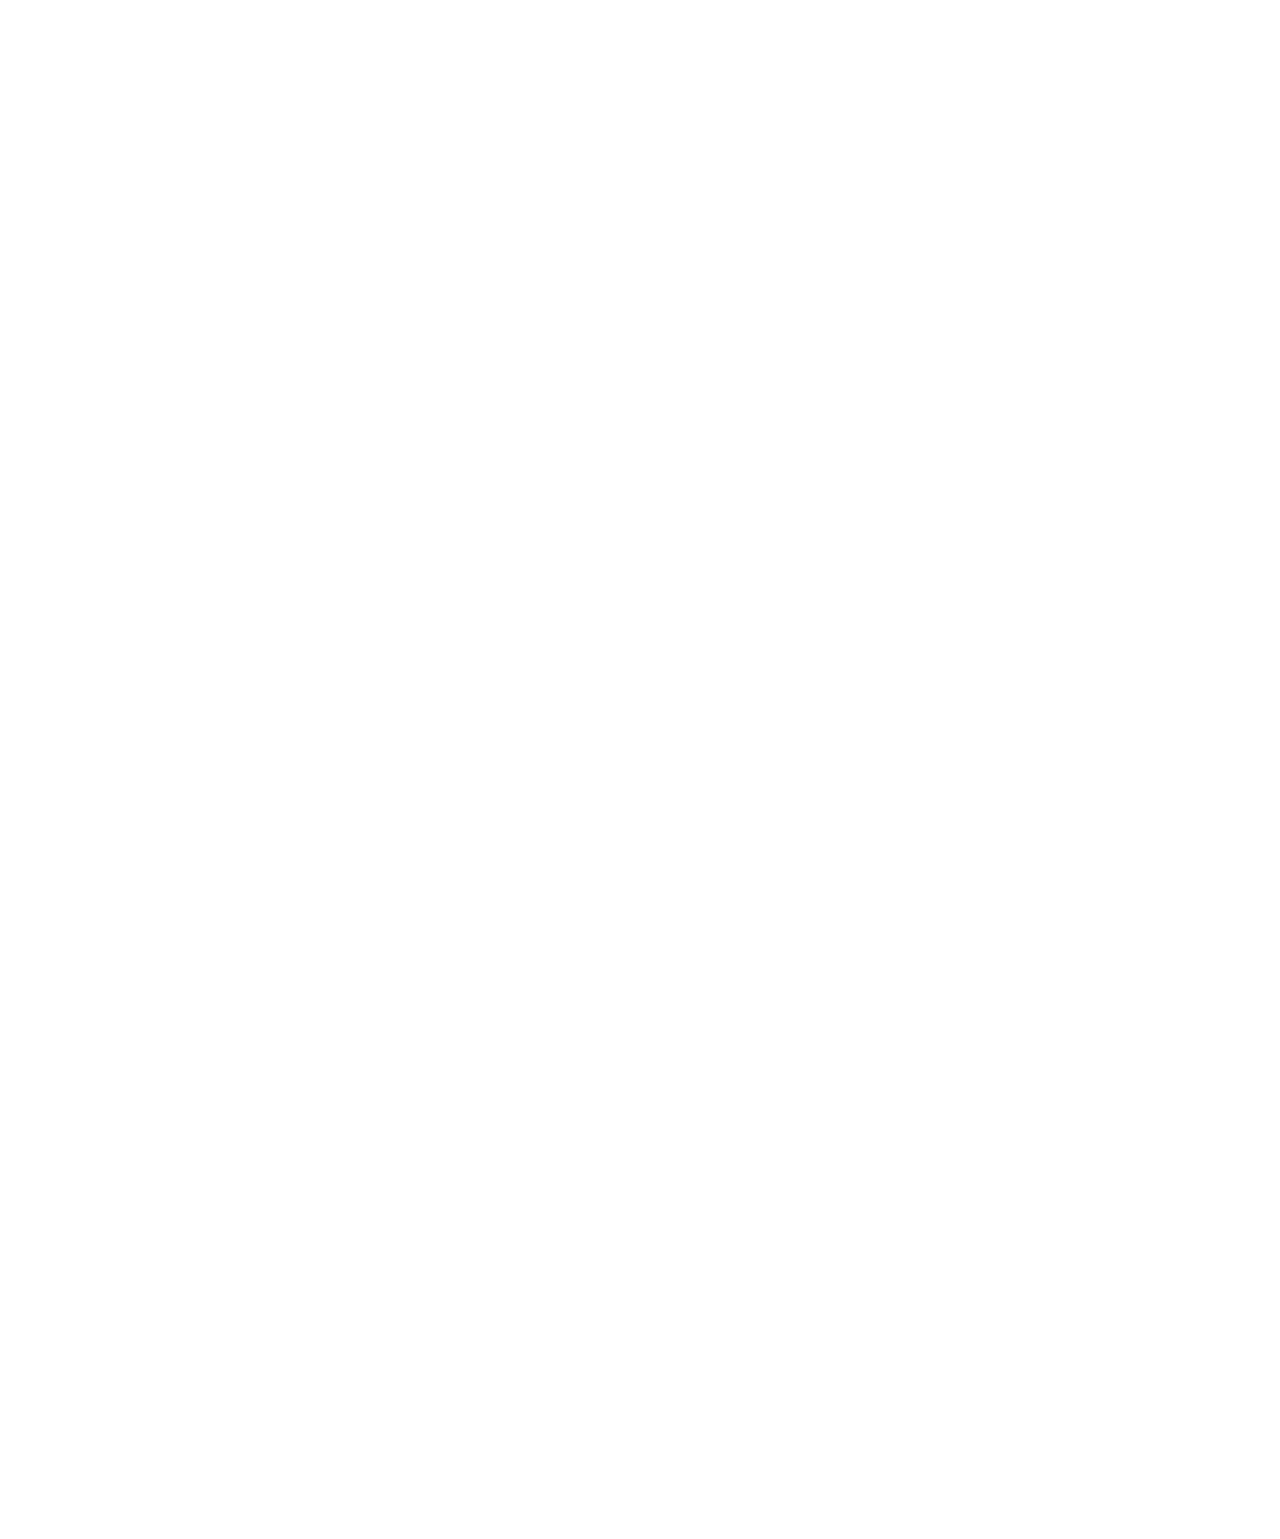
==== blog.html @ 4a4f5020 "Done" ====
<!DOCTYPE html>
<html lang="en">
<head>
	<meta charset="UTF-8">
	<title>Document</title>
	<link rel="stylesheet" href="/css/reset.css">
	<link rel="stylesheet" href="/css/bootstrap.min.css" integrity="sha384-MCw98/SFnGE8fJT3GXwEOngsV7Zt27NXFoaoApmYm81iuXoPkFOJwJ8ERdknLPMO"
	    crossorigin="anonymous">
	<!-- <link rel="stylesheet" href="/css/animate.css"> -->
	<link rel="stylesheet" href="/css/main.css">
	<link rel="stylesheet" href="/css/animsition.min.css">
</head>
<body class="animsition">
	<header class="header">
		<div class="container">
			<div class="row header__row">
				<a href="/" class="header__logo-link">
					<img src="/img/h-logo.png" alt="" class="header__logo">
				</a>
				<div class="menu__button">
					<span></span>
					<span></span>
					<span></span>
				</div>
				<div class="menu-block">
					<ul class="menu__leng">
						<li class="menu__leng-item">
							<a href="">UA</a>
						</li>
						<li class="menu__leng-item">
							<a href="">ENG</a>
						</li>
					</ul>
					<ul class="menu__main">
						<li class="menu__main-item">
							<a href="/" class="menu__main-item_link animsition-link">головна</a>
						</li>
						<li class="menu__main-item">
							<a href="/blog.html" class="menu__main-item_link animsition-link" data-animsition-out-class="fade-out">про нас</a>
						</li>
						<li class="menu__main-item">
							<a href="/post.html" class="menu__main-item_link animsition-link" data-animsition-out-class="fade-out">послуги</a>
						</li>
						<li class="menu__main-item">
							<a href="/" class="menu__main-item_link">відгуки</a>
						</li>
						<li class="menu__main-item">
							<a href="/" class="menu__main-item_link">контакти</a>
						</li>
					</ul>
				</div>
			</div>
		</div>
		<div class="menu-overlay"></div>
	</header>
    <main>
        <div class="container">
            <div class="row">
                <ul class="blog-list">
                    <li class="blog-item">
                        <a href="" class="blog__img">
                            <img src="https://picsum.photos/500/315/?random" alt="">
                        </a>
                        <div class="blog__block">
                            <a href="" class="blog__heading">
                                <h3>Sed ut perspiciatis, unde omnis iste natus   Sed ut perspiciati</h3>
                            </a>
                            <p class="blog__text">Sed ut perspiciatis, unde omnis iste natus error sit voluptatem accusantium doloremque laudantium, totam rem aperiam eaque ipsa, quae ab illo inventore veritatis et quasi architecto beatae vitae dicta sunt, explicabo. Nemo enim ipsam voluptatem, quia voluptas sit, aspernatur aut que laudantium, totam rem aperiam eaque ipsa, quae ab illo inventore veritatis et quasi architecto beatae vitae dicta sunt, explicabo. Nemo enim ipsam voluptatem,odit aut fugit, sed luptas sit, aspernatur aut que laudantium, totam rem aperiam architecto beatae vitae dicta <span class="more">...</span> </p>
                        </div>
                    </li>
                    <li class="blog-item">
                        <a href="" class="blog__img">
                            <img src="https://picsum.photos/500/315/?random" alt="">
                        </a>
                        <div class="blog__block">
                            <a href="" class="blog__heading">
                                <h3>Sed ut perspiciatis, unde omnis iste natus   Sed ut perspiciati</h3>
                            </a>
                            <p class="blog__text">Sed ut perspiciatis, unde omnis iste natus error sit voluptatem accusantium doloremque laudantium, totam rem aperiam eaque ipsa, quae ab illo inventore veritatis et quasi architecto beatae vitae dicta sunt, explicabo. Nemo enim ipsam voluptatem, quia voluptas sit, aspernatur aut que laudantium, totam rem aperiam eaque ipsa, quae ab illo inventore veritatis et quasi architecto beatae vitae dicta sunt, explicabo. Nemo enim ipsam voluptatem,odit aut fugit, sed luptas sit, aspernatur aut que laudantium, totam rem aperiam architecto beatae vitae dicta <span class="more">...</span> </p>
                        </div>
                    </li>
                    <li class="blog-item">
                        <a href="" class="blog__img">
                            <img src="https://picsum.photos/500/315/?random" alt="">
                        </a>
                        <div class="blog__block">
                            <a href="" class="blog__heading">
                                <h3>Sed ut perspiciatis, unde omnis iste natus   Sed ut perspiciati</h3>
                            </a>
                            <p class="blog__text">Sed ut perspiciatis, unde omnis iste natus error sit voluptatem accusantium doloremque laudantium, totam rem aperiam eaque ipsa, quae ab illo inventore veritatis et quasi architecto beatae vitae dicta sunt, explicabo. Nemo enim ipsam voluptatem, quia voluptas sit, aspernatur aut que laudantium, totam rem aperiam eaque ipsa, quae ab illo inventore veritatis et quasi architecto beatae vitae dicta sunt, explicabo. Nemo enim ipsam voluptatem,odit aut fugit, sed luptas sit, aspernatur aut que laudantium, totam rem aperiam architecto beatae vitae dicta <span class="more">...</span> </p>
                        </div>
                    </li>
                </ul>
            </div>
        </div>
    </main>


	
	<script src="https://code.jquery.com/jquery-3.3.1.slim.min.js" integrity="sha256-3edrmyuQ0w65f8gfBsqowzjJe2iM6n0nKciPUp8y+7E=" crossorigin="anonymous"></script>
	<script src="/js/animsition.min.js"></script>
	<script src="/js/common.js"></script>
<footer class="footer">
	<div class="container">
		<div class="row justify-content-between">
			<div class="col-lg-3 footer__logo-block">
				<a href="" class="footer__logo-link">
					<img src="../img/f_logo.png" alt="" class="footer__logo-img">
				</a>
			</div>
			<div class="col-lg-5 footer__menu-block">
				<ul class="footer__menu">          
					<li class="footer__menu-item"><a href="">головна</a></li>
					<li class="footer__menu-item"><a href="">про нас</a></li>
					<li class="footer__menu-item"><a href="">послуги</a></li>
					<li class="footer__menu-item"><a href="">відгуки </a></li>
					<li class="footer__menu-item"><a href="">контакти</a></li>
				</ul>
				<ul class="footer__social">
					<li class="footer__iteem"><a href=""><img src="../img/Fb.png" alt=""></a></li>
					<li class="footer__iteem"><a href=""><img src="../img/Inst.png" alt=""></a></li>
					<li class="footer__iteem"><a href=""><img src="../img/Youtube.png" alt=""></a></li>
				</ul>
			</div>
		</div>
	</div>
</footer>
</body>
</html>
---- css/main.css ----
@font-face {
  font-family: "GothamProMed";
  src: url("../fonts/GothaProMed.otf"); }

@font-face {
  font-family: "GothamProReg";
  src: url("../fonts/GothaProReg.otf"); }

p {
  font-family: "GothamProReg"; }

body {
  overflow-x: hidden;
  font-family: "GothamProMed"; }

h2 {
  font-size: 60px;
  text-transform: uppercase; }

.text_blue {
  color: #3bc7e1; }

.text-white {
  color: #ffffff; }

.header {
  padding-top: 80px;
  position: relative; }

.header__logo-link {
  margin: 0 auto; }

.header__row_small .header__logo-link {
  margin: 0; }

.header__logo {
  max-width: 315px;
  width: 100%;
  height: auto; }

.heroe {
  width: 100%; }

.heroe__img {
  width: 100%;
  max-width: 590px;
  height: auto;
  display: block;
  margin: 0 auto;
  margin-top: 70px;
  margin-bottom: 100px; }

.header__row {
  position: relative; }

.menu__button {
  position: absolute;
  top: 0;
  right: 0;
  height: 35px;
  width: 60px;
  display: -webkit-box;
  display: -webkit-flex;
  display: -ms-flexbox;
  display: flex;
  -webkit-box-orient: vertical;
  -webkit-box-direction: normal;
  -webkit-flex-direction: column;
      -ms-flex-direction: column;
          flex-direction: column;
  -webkit-box-pack: justify;
  -webkit-justify-content: space-between;
      -ms-flex-pack: justify;
          justify-content: space-between;
  cursor: pointer;
  z-index: 1;
  -webkit-transition: all 1s;
  -o-transition: all 1s;
  transition: all 1s; }
  .menu__button span {
    width: 100%;
    height: 2px;
    background: #20bfdc; }

.menu__button_open {
  opacity: 0;
  z-index: -1;
  -webkit-transition: all 1s;
  -o-transition: all 1s;
  transition: all 1s; }

.menu-block {
  position: absolute;
  top: -1000px;
  right: 0;
  opacity: 0;
  -webkit-transition: all .7s;
  -o-transition: all .7s;
  transition: all .7s; }

.menu-block_open {
  top: 0;
  opacity: 1;
  z-index: 3;
  -webkit-transition: all .7s;
  -o-transition: all .7s;
  transition: all .7s; }

.menu__leng {
  display: -webkit-box;
  display: -webkit-flex;
  display: -ms-flexbox;
  display: flex;
  -webkit-flex-wrap: nowrap;
      -ms-flex-wrap: nowrap;
          flex-wrap: nowrap;
  margin-bottom: 35px; }

.menu__leng-item {
  margin-right: 10px; }
  .menu__leng-item a {
    font-size: 10px;
    color: #ffffff;
    text-transform: uppercase; }

.menu__main-item {
  margin-bottom: 20px; }

.menu__main-item_link {
  text-transform: uppercase;
  font-size: 14px;
  font-weight: 400;
  color: #ffffff; }

.menu-overlay {
  width: 0;
  height: 0;
  position: absolute;
  top: 0;
  right: 0;
  background: #20bfdc;
  -webkit-border-radius: 50%;
          border-radius: 50%;
  -webkit-transform: translate(50%, -50%);
      -ms-transform: translate(50%, -50%);
          transform: translate(50%, -50%);
  -webkit-transition: all .6s;
  -o-transition: all .6s;
  transition: all .6s; }

.menu-overlay_open {
  width: 65vw;
  height: 65vw;
  -webkit-transition: all .6s;
  -o-transition: all .6s;
  transition: all .6s;
  z-index: 2 }

.orders {
  background: url(../img/Test-menu.jpg) no-repeat;
  -webkit-background-size: cover;
          background-size: cover;
  padding: 80px 0;
  position: relative; }

.modal-order {
  position: absolute;
  top: 50%;
  left: 50%;
  -webkit-transform: translate(-50%, -50%);
      -ms-transform: translate(-50%, -50%);
          transform: translate(-50%, -50%);
  padding: 50px 180px;
  background: #ffffff;
  -webkit-box-shadow: 10.5px 18.187px 68px rgba(0, 72, 77, 0.75);
          box-shadow: 10.5px 18.187px 68px rgba(0, 72, 77, 0.75);
  display: none;
  opacity: 0; }

.modal-order__open {
  display: block;
  opacity: 1;
  -webkit-transition: all 1s;
  -o-transition: all 1s;
  transition: all 1s; }

.modal-form {
  display: -webkit-box;
  display: -webkit-flex;
  display: -ms-flexbox;
  display: flex;
  -webkit-box-orient: vertical;
  -webkit-box-direction: normal;
  -webkit-flex-direction: column;
      -ms-flex-direction: column;
          flex-direction: column; }

.modal-form__input {
  width: 450px;
  border: 1px solid #20bfdc;
  font-size: 16px;
  font-weight: 300;
  color: #666666;
  padding: 20px;
  margin-bottom: 5px; }

.modal-form__label {
  margin-bottom: 45px;
  color: #20bfdc;
  font-size: 10px;
  text-transform: uppercase; }

.orders-row {
  margin-top: 80px; }

.orders-block {
  display: -webkit-box;
  display: -webkit-flex;
  display: -ms-flexbox;
  display: flex;
  -webkit-box-orient: vertical;
  -webkit-box-direction: normal;
  -webkit-flex-direction: column;
      -ms-flex-direction: column;
          flex-direction: column;
  -webkit-box-pack: start;
  -webkit-justify-content: flex-start;
      -ms-flex-pack: start;
          justify-content: flex-start;
  -webkit-box-align: center;
  -webkit-align-items: center;
      -ms-flex-align: center;
          align-items: center; }

.orders-block__img {
  width: 100%;
  max-width: 160px;
  height: auto;
  margin-bottom: 50px; }

.orders-block__text-block {
  max-width: 240px;
  margin: 0 auto;
  min-height: 220px; }

.orders-block__text {
  font-size: 32px;
  color: #ffffff;
  text-align: center;
  text-transform: uppercase;
  text-align: center;
  font-family: GothamProMed; }

.orders-block__button {
  width: 100%;
  height: 100px;
  background-image: -webkit-gradient(linear, left bottom, left top, from(#cb0000), to(#ff0000));
  background-image: -webkit-linear-gradient(bottom, #cb0000 0%, #ff0000 100%);
  background-image: -o-linear-gradient(bottom, #cb0000 0%, #ff0000 100%);
  background-image: linear-gradient(0deg, #cb0000 0%, #ff0000 100%);
  border: none;
  padding: 5px 0;
  font-size: 42px;
  letter-spacing: 5px;
  line-height: 1;
  color: #ffffff;
  text-transform: uppercase;
  cursor: pointer; }

.about {
  background: url(../img/O-nas.jpg) no-repeat;
  -webkit-background-size: cover;
          background-size: cover;
  padding: 80px 0; }

.about__row {
  margin-top: 60px; }

.about__company {
  color: #20bfdc; }

.about__line {
  background: #20bfdc;
  margin: 20px 0; }

.about__img-block {
  -webkit-border-radius: 50%;
          border-radius: 50%;
  border: 4px solid #fff;
  overflow: hidden;
  width: 220px;
  height: 220px;
  -webkit-box-shadow: 0 0 0 2px #20bfdc;
          box-shadow: 0 0 0 2px #20bfdc;
  margin: 0 auto; }

.about__text-block_first p {
  font-size: 17px;
  text-transform: uppercase;
  margin: 0; }

.about__text-list li {
  margin-bottom: 10px;
  font-size: 17px;
  font-family: GothamProReg; }

.about__img {
  width: 100%;
  max-width: 220px;
  height: auto; }

.services {
  background: url(../img/Uslugi.jpg) no-repeat;
  -webkit-background-size: cover;
          background-size: cover;
  padding: 80px 0; }

.services_row {
  margin-top: 60px;
  -webkit-box-pack: center;
  -webkit-justify-content: center;
      -ms-flex-pack: center;
          justify-content: center; }

.services__item {
  text-align: center;
  margin-bottom: 60px;
  font-size: 24px;
  text-transform: uppercase;
  color: #ffff; }
  .services__item img {
    width: 100%;
    max-width: 140px;
    height: auto;
    margin-bottom: 45px; }

.services__text {
  font-family: "GothamProMed"; }

.services__text_small {
  color: #fff;
  font-size: 18px;
  text-transform: uppercase;
  text-align: center;
  margin: 0; }

.news {
  padding: 80px 0;
  background: #fff; }

.news__list {
  display: -webkit-box;
  display: -webkit-flex;
  display: -ms-flexbox;
  display: flex;
  -webkit-flex-wrap: wrap;
      -ms-flex-wrap: wrap;
          flex-wrap: wrap;
  -webkit-box-pack: justify;
  -webkit-justify-content: space-between;
      -ms-flex-pack: justify;
          justify-content: space-between;
  padding: 0 40px;
  margin-top: 80px; }

.news__item {
  display: -webkit-box;
  display: -webkit-flex;
  display: -ms-flexbox;
  display: flex;
  -webkit-box-orient: vertical;
  -webkit-box-direction: normal;
  -webkit-flex-direction: column;
      -ms-flex-direction: column;
          flex-direction: column;
  border-bottom: 1px solid #20bfdc;
  margin-bottom: 30px; }

.news__item_big {
  width: 48%; }

.news__item_small {
  width: 30%; }

.news__itemImg-link {
  margin-bottom: 30px; }
  .news__itemImg-link img {
    width: 100%; }

.news__itemTxt-link {
  margin-bottom: 35px;
  font-size: 16px;
  color: #6b6b6b;
  text-transform: uppercase; }

.reviews {
  background: url(../img/Otzivi.jpg) no-repeat;
  -webkit-background-size: cover;
          background-size: cover;
  padding: 80px 0; }

.reviews__circle {
  -webkit-border-radius: 50%;
          border-radius: 50%;
  width: 340px;
  height: 340px;
  background-image: -webkit-gradient(linear, left bottom, left top, from(#3bc7e1), to(#6ee9ff));
  background-image: -webkit-linear-gradient(bottom, #3bc7e1 0%, #6ee9ff 100%);
  background-image: -o-linear-gradient(bottom, #3bc7e1 0%, #6ee9ff 100%);
  background-image: linear-gradient(0deg, #3bc7e1 0%, #6ee9ff 100%);
  border: 1px solid #ffffff;
  margin: 130px auto;
  display: -webkit-box;
  display: -webkit-flex;
  display: -ms-flexbox;
  display: flex;
  -webkit-box-pack: center;
  -webkit-justify-content: center;
      -ms-flex-pack: center;
          justify-content: center;
  -webkit-box-align: center;
  -webkit-align-items: center;
      -ms-flex-align: center;
          align-items: center; }

.reviews__circle-text {
  font-size: 40px;
  letter-spacing: 8px;
  line-height: 1;
  color: #ffffff;
  text-transform: uppercase;
  position: relative; }

.reviews__circle-text:after {
  content: "";
  position: absolute;
  bottom: -50px;
  right: 50%;
  -webkit-transform: translateX(50%);
      -ms-transform: translateX(50%);
          transform: translateX(50%);
  width: 90px;
  height: 34px;
  background: url(../img/arrow_down.png) no-repeat;
  -webkit-background-size: contain;
          background-size: contain; }

.contacts {
  background: #e7f3f7;
  padding: 100px 0; }

.contacts__block {
  max-width: 470px;
  margin: 0 auto;
  margin-top: 80px; }

.contacts__text, .contacts__text a {
  text-transform: uppercase;
  font-size: 26px;
  color: #3bc8e1;
  position: relative;
  line-height: 1.2;
  margin-bottom: 30px; }

.contacts__text_adress:before {
  content: "";
  position: absolute;
  top: 0;
  left: -40px;
  width: 25px;
  height: 33px;
  background: url(../img/adress.png) no-repeat;
  -webkit-background-size: contain;
          background-size: contain; }

.contacts__text_tel:before {
  content: "";
  position: absolute;
  bottom: 50%;
  left: -40px;
  -webkit-transform: translateY(50%);
      -ms-transform: translateY(50%);
          transform: translateY(50%);
  width: 27px;
  height: 26px;
  background: url(../img/phone.png) no-repeat;
  -webkit-background-size: contain;
          background-size: contain; }

.contacts__text_mail:before {
  content: "";
  position: absolute;
  bottom: 50%;
  left: -40px;
  -webkit-transform: translateY(50%);
      -ms-transform: translateY(50%);
          transform: translateY(50%);
  width: 27px;
  height: 19px;
  background: url(../img/mail.png) no-repeat;
  -webkit-background-size: contain;
          background-size: contain; }

.footer {
  background: #839597;
  padding-top: 45px;
  padding-bottom: 120px;
  width: 100%; }

.footer__menu-block {
  display: -webkit-box;
  display: -webkit-flex;
  display: -ms-flexbox;
  display: flex;
  -webkit-box-orient: vertical;
  -webkit-box-direction: normal;
  -webkit-flex-direction: column;
      -ms-flex-direction: column;
          flex-direction: column;
  -webkit-box-align: end;
  -webkit-align-items: flex-end;
      -ms-flex-align: end;
          align-items: flex-end;
  -webkit-box-pack: end;
  -webkit-justify-content: flex-end;
      -ms-flex-pack: end;
          justify-content: flex-end; }

.footer__menu-item {
  margin-right: 20px; }
  .footer__menu-item a {
    color: #fff;
    font-size: 16px;
    text-transform: uppercase; }

.footer__menu-item:last-child {
  margin-right: 0; }

.footer__menu, .footer__social {
  display: -webkit-box;
  display: -webkit-flex;
  display: -ms-flexbox;
  display: flex;
  -webkit-box-pack: end;
  -webkit-justify-content: flex-end;
      -ms-flex-pack: end;
          justify-content: flex-end; }

.footer__social {
  margin-bottom: 0; }

.footer__iteem {
  margin-right: 40px; }
  .footer__iteem img {
    max-width: 40px;
    width: 100%;
    -o-object-fit: cover;
       object-fit: cover; }

.footer__iteem:last-child {
  margin-right: 0; }

.footer__logo-img {
  max-width: 225px;
  width: 100%;
  -o-object-fit: cover;
     object-fit: cover; }

.header__row_small {
  -webkit-box-pack: start;
  -webkit-justify-content: flex-start;
      -ms-flex-pack: start;
          justify-content: flex-start; }

.header__logo_small {
  max-width: 185px;
  width: 100%; }

.blog-list {
  display: -webkit-box;
  display: -webkit-flex;
  display: -ms-flexbox;
  display: flex;
  -webkit-box-orient: vertical;
  -webkit-box-direction: normal;
  -webkit-flex-direction: column;
      -ms-flex-direction: column;
          flex-direction: column;
  margin-bottom: 80px; }

.blog-item {
  display: -webkit-box;
  display: -webkit-flex;
  display: -ms-flexbox;
  display: flex;
  border-bottom: 2px solid #3bc7e1;
  padding-bottom: 55px;
  padding-top: 50px; }

.blog__img {
  width: 290px; }
  .blog__img img {
    width: 100%;
    -o-object-fit: cover;
       object-fit: cover; }

.blog__block {
  width: 70%;
  margin-left: 60px; }

.blog__text {
  margin-bottom: 0; }

.blog__heading {
  color: #666666;
  font-size: 20px;
  text-transform: uppercase; }

.blog__heading:hover {
  text-decoration: none;
  color: #666666; }

.post {
  margin-top: 50px;
}

.post__img {
  max-width: 445px;
  display: block;
  margin: 0 auto;
  object-fit: cover;
  margin-bottom: 35px;
}

.post__content {
  border-bottom: 2px solid  #3bc7e1;
  border-top: 2px solid  #3bc7e1;
  padding-top: 25px;
  margin-top: 25px;
}

.post__list {
  margin-top: 25px;
}

.post__list a {
  text-align: center;
}

@media screen and (max-width: 1200px) {
  .menu-overlay_open {
    width: 72vw;
    height: 72vw; } }

@media screen and (max-width: 992px) {
  .menu-overlay_open {
    width: 75vw;
    height: 96vw; }
  .header__logo-link {
    margin: 0; }
  .header__row {
    -webkit-box-pack: start;
    -webkit-justify-content: flex-start;
        -ms-flex-pack: start;
            justify-content: flex-start; }
  .header__logo {
    max-width: 185px; }
  h2 {
    font-size: 50px; }
  .orders-block__img {
    max-width: 145px; }
  .orders-block__text {
    font-size: 26px; }
  .orders-block__button {
    font-size: 22px;
    height: 75px; }
  .orders-block__text-block {
    min-height: 150px; }
  .services__text {
    font-size: 20px; } }

@media screen and (max-width: 768px) {
  .menu-overlay_open {
    width: 105vw;
    height: 115vw; }
  .footer__logo-block {
    display: -webkit-box;
    display: -webkit-flex;
    display: -ms-flexbox;
    display: flex;
    -webkit-box-pack: center;
    -webkit-justify-content: center;
        -ms-flex-pack: center;
            justify-content: center;
    margin-bottom: 20px; }
  .modal-order {
    padding: 50px 100px; } }

@media screen and (max-width: 600px) {
  .header, .contacts, .footer {
    padding-left: 15px;
    padding-right: 15px; } }
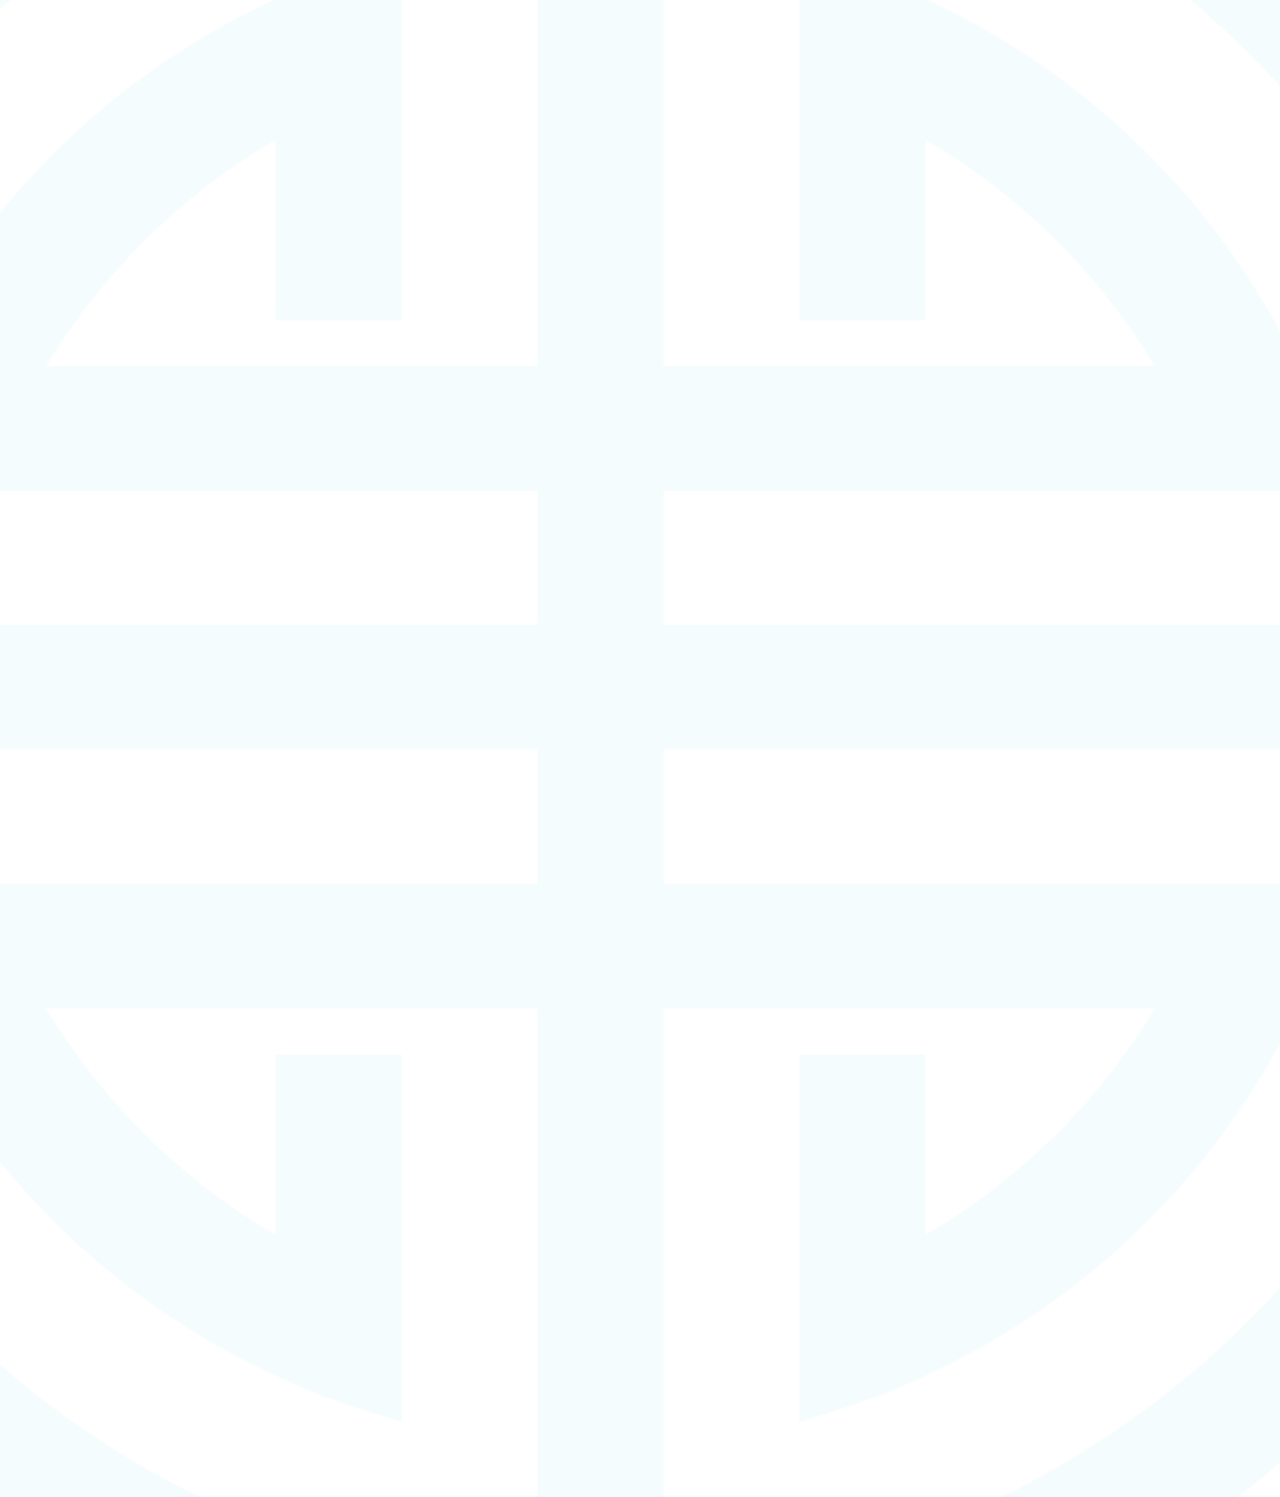
==== commit c7196cb0: "fix1" ====
--- a/blog.html
+++ b/blog.html
@@ -1,21 +1,22 @@
 <!DOCTYPE html>
 <html lang="en">
-<head>
-	<meta charset="UTF-8">
-	<title>Document</title>
-	<link rel="stylesheet" href="/css/reset.css">
-	<link rel="stylesheet" href="/css/bootstrap.min.css" integrity="sha384-MCw98/SFnGE8fJT3GXwEOngsV7Zt27NXFoaoApmYm81iuXoPkFOJwJ8ERdknLPMO"
-	    crossorigin="anonymous">
-	<!-- <link rel="stylesheet" href="/css/animate.css"> -->
-	<link rel="stylesheet" href="/css/main.css">
-	<link rel="stylesheet" href="/css/animsition.min.css">
-</head>
-<body class="animsition">
+		<head>
+				<meta charset="UTF-8">
+				<meta name="viewport" content="width=device-width, initial-scale=1">
+				<title>Document</title>
+				
+				<link rel="stylesheet" href="css/reset.css">
+				<link rel="stylesheet" href="css/bootstrap.min.css" >
+				<link rel="stylesheet" href="css/main.css">
+				<link rel="stylesheet" href="css/animsition.min.css">
+				<link rel="stylesheet" href="css/aos.css">
+			</head>
+<body class="animsition blog">
 	<header class="header">
 		<div class="container">
-			<div class="row header__row">
+			<div class="row header__row header__row_small">
 				<a href="/" class="header__logo-link">
-					<img src="/img/h-logo.png" alt="" class="header__logo">
+					<img src="img/h-logo.png" alt="" class="header__logo">
 				</a>
 				<div class="menu__button">
 					<span></span>
@@ -33,13 +34,13 @@
 					</ul>
 					<ul class="menu__main">
 						<li class="menu__main-item">
-							<a href="/" class="menu__main-item_link animsition-link">головна</a>
+							<a href="/golubi" class="menu__main-item_link animsition-link">головна</a>
 						</li>
 						<li class="menu__main-item">
-							<a href="/blog.html" class="menu__main-item_link animsition-link" data-animsition-out-class="fade-out">про нас</a>
+							<a href="/golubi/blog.html" class="menu__main-item_link animsition-link" data-animsition-out-class="fade-out">Блог</a>
 						</li>
 						<li class="menu__main-item">
-							<a href="/post.html" class="menu__main-item_link animsition-link" data-animsition-out-class="fade-out">послуги</a>
+							<a href="/golubi/post.html" class="menu__main-item_link animsition-link" data-animsition-out-class="fade-out">Пост</a>
 						</li>
 						<li class="menu__main-item">
 							<a href="/" class="menu__main-item_link">відгуки</a>
@@ -57,7 +58,7 @@
         <div class="container">
             <div class="row">
                 <ul class="blog-list">
-                    <li class="blog-item">
+                    <li class="blog-item" data-aos="fade-up">
                         <a href="" class="blog__img">
                             <img src="https://picsum.photos/500/315/?random" alt="">
                         </a>
@@ -68,7 +69,7 @@
                             <p class="blog__text">Sed ut perspiciatis, unde omnis iste natus error sit voluptatem accusantium doloremque laudantium, totam rem aperiam eaque ipsa, quae ab illo inventore veritatis et quasi architecto beatae vitae dicta sunt, explicabo. Nemo enim ipsam voluptatem, quia voluptas sit, aspernatur aut que laudantium, totam rem aperiam eaque ipsa, quae ab illo inventore veritatis et quasi architecto beatae vitae dicta sunt, explicabo. Nemo enim ipsam voluptatem,odit aut fugit, sed luptas sit, aspernatur aut que laudantium, totam rem aperiam architecto beatae vitae dicta <span class="more">...</span> </p>
                         </div>
                     </li>
-                    <li class="blog-item">
+                    <li class="blog-item" data-aos="fade-up">
                         <a href="" class="blog__img">
                             <img src="https://picsum.photos/500/315/?random" alt="">
                         </a>
@@ -79,7 +80,7 @@
                             <p class="blog__text">Sed ut perspiciatis, unde omnis iste natus error sit voluptatem accusantium doloremque laudantium, totam rem aperiam eaque ipsa, quae ab illo inventore veritatis et quasi architecto beatae vitae dicta sunt, explicabo. Nemo enim ipsam voluptatem, quia voluptas sit, aspernatur aut que laudantium, totam rem aperiam eaque ipsa, quae ab illo inventore veritatis et quasi architecto beatae vitae dicta sunt, explicabo. Nemo enim ipsam voluptatem,odit aut fugit, sed luptas sit, aspernatur aut que laudantium, totam rem aperiam architecto beatae vitae dicta <span class="more">...</span> </p>
                         </div>
                     </li>
-                    <li class="blog-item">
+                    <li class="blog-item" data-aos="fade-up">
                         <a href="" class="blog__img">
                             <img src="https://picsum.photos/500/315/?random" alt="">
                         </a>
@@ -97,18 +98,19 @@
 
 
 	
-	<script src="https://code.jquery.com/jquery-3.3.1.slim.min.js" integrity="sha256-3edrmyuQ0w65f8gfBsqowzjJe2iM6n0nKciPUp8y+7E=" crossorigin="anonymous"></script>
-	<script src="/js/animsition.min.js"></script>
-	<script src="/js/common.js"></script>
+	<script src="js/jquery-3.3.1.min.js"></script>
+	<script src="js/animsition.min.js"></script>
+	<script src="js/common.js"></script>
+	<script src="js/aos.js"></script>
 <footer class="footer">
 	<div class="container">
 		<div class="row justify-content-between">
 			<div class="col-lg-3 footer__logo-block">
 				<a href="" class="footer__logo-link">
-					<img src="../img/f_logo.png" alt="" class="footer__logo-img">
+					<img src="img/f_logo.png" alt="" class="footer__logo-img">
 				</a>
 			</div>
-			<div class="col-lg-5 footer__menu-block">
+			<div class="col-lg-7 col-md-9 footer__menu-block">
 				<ul class="footer__menu">          
 					<li class="footer__menu-item"><a href="">головна</a></li>
 					<li class="footer__menu-item"><a href="">про нас</a></li>
@@ -117,9 +119,9 @@
 					<li class="footer__menu-item"><a href="">контакти</a></li>
 				</ul>
 				<ul class="footer__social">
-					<li class="footer__iteem"><a href=""><img src="../img/Fb.png" alt=""></a></li>
-					<li class="footer__iteem"><a href=""><img src="../img/Inst.png" alt=""></a></li>
-					<li class="footer__iteem"><a href=""><img src="../img/Youtube.png" alt=""></a></li>
+					<li class="footer__iteem"><a href=""><img src="img/Fb.png" alt=""></a></li>
+					<li class="footer__iteem"><a href=""><img src="img/Inst.png" alt=""></a></li>
+					<li class="footer__iteem"><a href=""><img src="img/Youtube.png" alt=""></a></li>
 				</ul>
 			</div>
 		</div>
--- a/css/main.css
+++ b/css/main.css
@@ -1,45 +1,62 @@
 @font-face {
   font-family: "GothamProMed";
-  src: url("../fonts/GothaProMed.otf"); }
+  src: url("../fonts/GothaProMed.otf");
+}
 
 @font-face {
   font-family: "GothamProReg";
-  src: url("../fonts/GothaProReg.otf"); }
+  src: url("../fonts/GothaProReg.otf");
+}
+
 
 p {
-  font-family: "GothamProReg"; }
+  font-family: "GothamProReg";
+}
 
 body {
   overflow-x: hidden;
-  font-family: "GothamProMed"; }
+  font-family: "GothamProMed";
+}
 
 h2 {
   font-size: 60px;
-  text-transform: uppercase; }
+  text-transform: uppercase;
+}
 
 .text_blue {
-  color: #3bc7e1; }
+  color: #3bc7e1;
+}
 
 .text-white {
-  color: #ffffff; }
+  color: #ffffff;
+}
 
 .header {
   padding-top: 80px;
-  position: relative; }
+  position: relative;
+}
 
 .header__logo-link {
-  margin: 0 auto; }
+  margin: 0 auto;
+}
 
 .header__row_small .header__logo-link {
-  margin: 0; }
+  margin: 0;
+}
+
+.header__row_small img {
+  max-width: 190px;
+}
 
 .header__logo {
   max-width: 315px;
   width: 100%;
-  height: auto; }
+  height: auto;
+}
 
 .heroe {
-  width: 100%; }
+  width: 100%;
+}
 
 .heroe__img {
   width: 100%;
@@ -48,10 +65,12 @@
   display: block;
   margin: 0 auto;
   margin-top: 70px;
-  margin-bottom: 100px; }
+  margin-bottom: 100px;
+}
 
 .header__row {
-  position: relative; }
+  position: relative;
+}
 
 .menu__button {
   position: absolute;
@@ -66,28 +85,37 @@
   -webkit-box-orient: vertical;
   -webkit-box-direction: normal;
   -webkit-flex-direction: column;
-      -ms-flex-direction: column;
-          flex-direction: column;
+  -ms-flex-direction: column;
+  flex-direction: column;
   -webkit-box-pack: justify;
   -webkit-justify-content: space-between;
-      -ms-flex-pack: justify;
-          justify-content: space-between;
+  -ms-flex-pack: justify;
+  justify-content: space-between;
   cursor: pointer;
   z-index: 1;
   -webkit-transition: all 1s;
   -o-transition: all 1s;
-  transition: all 1s; }
-  .menu__button span {
-    width: 100%;
-    height: 2px;
-    background: #20bfdc; }
+  transition: all 1s;
+}
+
+.menu__button span {
+  width: 100%;
+  height: 2px;
+  background: #20bfdc;
+}
+
+.more {
+  color: #20bfdc;
+}
 
 .menu__button_open {
   opacity: 0;
   z-index: -1;
   -webkit-transition: all 1s;
   -o-transition: all 1s;
-  transition: all 1s; }
+  transition: all 1s;
+  pointer-events: none;
+}
 
 .menu-block {
   position: absolute;
@@ -96,7 +124,8 @@
   opacity: 0;
   -webkit-transition: all .7s;
   -o-transition: all .7s;
-  transition: all .7s; }
+  transition: all .7s;
+}
 
 .menu-block_open {
   top: 0;
@@ -104,7 +133,8 @@
   z-index: 3;
   -webkit-transition: all .7s;
   -o-transition: all .7s;
-  transition: all .7s; }
+  transition: all .7s;
+}
 
 .menu__leng {
   display: -webkit-box;
@@ -112,25 +142,51 @@
   display: -ms-flexbox;
   display: flex;
   -webkit-flex-wrap: nowrap;
-      -ms-flex-wrap: nowrap;
-          flex-wrap: nowrap;
-  margin-bottom: 35px; }
+  -ms-flex-wrap: nowrap;
+  flex-wrap: nowrap;
+  margin-bottom: 35px;
+}
 
 .menu__leng-item {
-  margin-right: 10px; }
-  .menu__leng-item a {
-    font-size: 10px;
-    color: #ffffff;
-    text-transform: uppercase; }
+  margin-right: 10px;
+}
+
+.menu__leng-item a {
+  font-size: 10px;
+  color: #ffffff;
+  text-transform: uppercase;
+}
 
 .menu__main-item {
-  margin-bottom: 20px; }
+  margin-bottom: 20px;
+}
 
 .menu__main-item_link {
+  font-family: "GothamProReg";
   text-transform: uppercase;
   font-size: 14px;
-  font-weight: 400;
-  color: #ffffff; }
+  font-weight: 300;
+  color: #ffffff;
+}
+
+.menu__main-item_link::after {
+  content: '';
+  display: block;
+  width: 0;
+  height: 2px;
+  background: #6b6b6b;
+  transition: width .3s;
+}
+
+.menu__main-item_link:hover::after {
+  width: 100%;
+}
+
+.menu__main-item_link:hover {
+  font-weight: bold;
+  text-decoration: none;
+  color: #6b6b6b;
+}
 
 .menu-overlay {
   width: 0;
@@ -140,49 +196,61 @@
   right: 0;
   background: #20bfdc;
   -webkit-border-radius: 50%;
-          border-radius: 50%;
+  border-radius: 50%;
   -webkit-transform: translate(50%, -50%);
-      -ms-transform: translate(50%, -50%);
-          transform: translate(50%, -50%);
-  -webkit-transition: all .6s;
-  -o-transition: all .6s;
-  transition: all .6s; }
-
-.menu-overlay_open {
-  width: 65vw;
-  height: 65vw;
+  -ms-transform: translate(50%, -50%);
+  transform: translate(50%, -50%);
   -webkit-transition: all .6s;
   -o-transition: all .6s;
   transition: all .6s;
-  z-index: 2 }
+}
+
+.menu-overlay_open {
+  width: 70vw;
+  height: 70vw;
+  -webkit-transition: all .6s;
+  -o-transition: all .6s;
+  transition: all .6s;
+  z-index: 2
+}
 
 .orders {
   background: url(../img/Test-menu.jpg) no-repeat;
   -webkit-background-size: cover;
-          background-size: cover;
+  background-size: cover;
   padding: 80px 0;
-  position: relative; }
+  position: relative;
+}
 
 .modal-order {
   position: absolute;
   top: 50%;
   left: 50%;
   -webkit-transform: translate(-50%, -50%);
-      -ms-transform: translate(-50%, -50%);
-          transform: translate(-50%, -50%);
+  -ms-transform: translate(-50%, -50%);
+  transform: translate(-50%, -50%);
   padding: 50px 180px;
   background: #ffffff;
   -webkit-box-shadow: 10.5px 18.187px 68px rgba(0, 72, 77, 0.75);
-          box-shadow: 10.5px 18.187px 68px rgba(0, 72, 77, 0.75);
+  box-shadow: 10.5px 18.187px 68px rgba(0, 72, 77, 0.75);
   display: none;
-  opacity: 0; }
+  opacity: 0;
+}
+
+.modal-order__clouse {
+  position: absolute;
+  top: 5px;
+  right: 10px;
+  cursor: pointer;
+}
 
 .modal-order__open {
   display: block;
   opacity: 1;
   -webkit-transition: all 1s;
   -o-transition: all 1s;
-  transition: all 1s; }
+  transition: all 1s;
+}
 
 .modal-form {
   display: -webkit-box;
@@ -192,8 +260,9 @@
   -webkit-box-orient: vertical;
   -webkit-box-direction: normal;
   -webkit-flex-direction: column;
-      -ms-flex-direction: column;
-          flex-direction: column; }
+  -ms-flex-direction: column;
+  flex-direction: column;
+}
 
 .modal-form__input {
   width: 450px;
@@ -202,16 +271,19 @@
   font-weight: 300;
   color: #666666;
   padding: 20px;
-  margin-bottom: 5px; }
+  margin-bottom: 5px;
+}
 
 .modal-form__label {
   margin-bottom: 45px;
   color: #20bfdc;
   font-size: 10px;
-  text-transform: uppercase; }
+  text-transform: uppercase;
+}
 
 .orders-row {
-  margin-top: 80px; }
+  margin-top: 80px;
+}
 
 .orders-block {
   display: -webkit-box;
@@ -221,27 +293,30 @@
   -webkit-box-orient: vertical;
   -webkit-box-direction: normal;
   -webkit-flex-direction: column;
-      -ms-flex-direction: column;
-          flex-direction: column;
+  -ms-flex-direction: column;
+  flex-direction: column;
   -webkit-box-pack: start;
   -webkit-justify-content: flex-start;
-      -ms-flex-pack: start;
-          justify-content: flex-start;
+  -ms-flex-pack: start;
+  justify-content: flex-start;
   -webkit-box-align: center;
   -webkit-align-items: center;
-      -ms-flex-align: center;
-          align-items: center; }
+  -ms-flex-align: center;
+  align-items: center;
+}
 
 .orders-block__img {
   width: 100%;
   max-width: 160px;
   height: auto;
-  margin-bottom: 50px; }
+  margin-bottom: 50px;
+}
 
 .orders-block__text-block {
   max-width: 240px;
   margin: 0 auto;
-  min-height: 220px; }
+  min-height: 220px;
+}
 
 .orders-block__text {
   font-size: 32px;
@@ -249,7 +324,8 @@
   text-align: center;
   text-transform: uppercase;
   text-align: center;
-  font-family: GothamProMed; }
+  font-family: GothamProMed;
+}
 
 .orders-block__button {
   width: 100%;
@@ -260,93 +336,134 @@
   background-image: linear-gradient(0deg, #cb0000 0%, #ff0000 100%);
   border: none;
   padding: 5px 0;
-  font-size: 42px;
+  font-size: 38px;
   letter-spacing: 5px;
   line-height: 1;
   color: #ffffff;
   text-transform: uppercase;
-  cursor: pointer; }
+  cursor: pointer;
+  transition: all .3s
+}
+
+.orders-block__button:hover {
+  border: 3px solid #fff;
+  transition: all .3s;
+  font-size: 36px;
+}
 
 .about {
   background: url(../img/O-nas.jpg) no-repeat;
   -webkit-background-size: cover;
-          background-size: cover;
-  padding: 80px 0; }
+  background-size: cover;
+  padding: 80px 0;
+}
 
 .about__row {
-  margin-top: 60px; }
+  margin-top: 60px;
+}
 
 .about__company {
-  color: #20bfdc; }
+  color: #20bfdc;
+}
 
 .about__line {
   background: #20bfdc;
-  margin: 20px 0; }
+  margin: 20px 0;
+}
 
 .about__img-block {
   -webkit-border-radius: 50%;
-          border-radius: 50%;
+  border-radius: 50%;
   border: 4px solid #fff;
   overflow: hidden;
   width: 220px;
   height: 220px;
   -webkit-box-shadow: 0 0 0 2px #20bfdc;
-          box-shadow: 0 0 0 2px #20bfdc;
-  margin: 0 auto; }
+  box-shadow: 0 0 0 2px #20bfdc;
+  margin: 0 auto;
+}
 
 .about__text-block_first p {
   font-size: 17px;
   text-transform: uppercase;
-  margin: 0; }
+  margin: 0;
+}
 
 .about__text-list li {
   margin-bottom: 10px;
   font-size: 17px;
-  font-family: GothamProReg; }
+  font-family: "GothamProReg";
+  position: relative;
+  padding-left: 20px;
+}
+
+.about__text-list li:before {
+  content: "";
+  position: absolute;
+  top: 8px;
+  left: 0;
+  width: 10px;
+  height: 10px;
+  border-radius: 50%;
+  border: 1px solid #20bfdc;
+}
 
 .about__img {
   width: 100%;
   max-width: 220px;
-  height: auto; }
+  height: auto;
+}
 
 .services {
   background: url(../img/Uslugi.jpg) no-repeat;
   -webkit-background-size: cover;
-          background-size: cover;
-  padding: 80px 0; }
+  background-size: cover;
+  padding: 80px 0;
+}
 
 .services_row {
   margin-top: 60px;
   -webkit-box-pack: center;
   -webkit-justify-content: center;
-      -ms-flex-pack: center;
-          justify-content: center; }
+  -ms-flex-pack: center;
+  justify-content: center;
+}
 
 .services__item {
   text-align: center;
   margin-bottom: 60px;
   font-size: 24px;
   text-transform: uppercase;
-  color: #ffff; }
-  .services__item img {
-    width: 100%;
-    max-width: 140px;
-    height: auto;
-    margin-bottom: 45px; }
+  color: #ffff;
+}
+
+.services__item img {
+  width: 100%;
+  max-width: 140px;
+  height: auto;
+  margin-bottom: 45px;
+}
+
+.services__block-text {
+  padding: 0 10px;
+}
 
 .services__text {
-  font-family: "GothamProMed"; }
+  font-family: "GothamProMed";
+}
 
 .services__text_small {
   color: #fff;
   font-size: 18px;
   text-transform: uppercase;
   text-align: center;
-  margin: 0; }
+  margin: 0;
+}
 
 .news {
   padding: 80px 0;
-  background: #fff; }
+  background: #fff;
+}
 
 .news__list {
   display: -webkit-box;
@@ -354,14 +471,15 @@
   display: -ms-flexbox;
   display: flex;
   -webkit-flex-wrap: wrap;
-      -ms-flex-wrap: wrap;
-          flex-wrap: wrap;
+  -ms-flex-wrap: wrap;
+  flex-wrap: wrap;
   -webkit-box-pack: justify;
   -webkit-justify-content: space-between;
-      -ms-flex-pack: justify;
-          justify-content: space-between;
+  -ms-flex-pack: justify;
+  justify-content: space-between;
   padding: 0 40px;
-  margin-top: 80px; }
+  margin-top: 80px;
+}
 
 .news__item {
   display: -webkit-box;
@@ -371,37 +489,57 @@
   -webkit-box-orient: vertical;
   -webkit-box-direction: normal;
   -webkit-flex-direction: column;
-      -ms-flex-direction: column;
-          flex-direction: column;
+  -ms-flex-direction: column;
+  flex-direction: column;
   border-bottom: 1px solid #20bfdc;
-  margin-bottom: 30px; }
+  margin-bottom: 30px;
+}
 
 .news__item_big {
-  width: 48%; }
+  width: 48%;
+}
 
 .news__item_small {
-  width: 30%; }
+  width: 30%;
+}
 
 .news__itemImg-link {
-  margin-bottom: 30px; }
-  .news__itemImg-link img {
-    width: 100%; }
+  margin-bottom: 30px;
+}
+
+.news__itemImg-link img {
+  width: 100%;
+  transition: all .3s;
+}
+
+.news__itemImg-link img:hover {
+  transform: scale(1.1);
+  box-shadow: 0 0 10px 5px #495057b8;
+  transition: all .3s;
+}
 
 .news__itemTxt-link {
   margin-bottom: 35px;
   font-size: 16px;
   color: #6b6b6b;
-  text-transform: uppercase; }
+  text-transform: uppercase;
+}
+
+.news__itemTxt-link:hover {
+  text-decoration: none;
+  color: #20bfdc;
+}
 
 .reviews {
   background: url(../img/Otzivi.jpg) no-repeat;
   -webkit-background-size: cover;
-          background-size: cover;
-  padding: 80px 0; }
+  background-size: cover;
+  padding: 80px 0;
+}
 
 .reviews__circle {
   -webkit-border-radius: 50%;
-          border-radius: 50%;
+  border-radius: 50%;
   width: 340px;
   height: 340px;
   background-image: -webkit-gradient(linear, left bottom, left top, from(#3bc7e1), to(#6ee9ff));
@@ -416,12 +554,13 @@
   display: flex;
   -webkit-box-pack: center;
   -webkit-justify-content: center;
-      -ms-flex-pack: center;
-          justify-content: center;
+  -ms-flex-pack: center;
+  justify-content: center;
   -webkit-box-align: center;
   -webkit-align-items: center;
-      -ms-flex-align: center;
-          align-items: center; }
+  -ms-flex-align: center;
+  align-items: center;
+}
 
 .reviews__circle-text {
   font-size: 40px;
@@ -429,7 +568,8 @@
   line-height: 1;
   color: #ffffff;
   text-transform: uppercase;
-  position: relative; }
+  position: relative;
+}
 
 .reviews__circle-text:after {
   content: "";
@@ -437,30 +577,39 @@
   bottom: -50px;
   right: 50%;
   -webkit-transform: translateX(50%);
-      -ms-transform: translateX(50%);
-          transform: translateX(50%);
+  -ms-transform: translateX(50%);
+  transform: translateX(50%);
   width: 90px;
   height: 34px;
   background: url(../img/arrow_down.png) no-repeat;
   -webkit-background-size: contain;
-          background-size: contain; }
+  background-size: contain;
+}
 
 .contacts {
   background: #e7f3f7;
-  padding: 100px 0; }
+  padding: 100px 0;
+}
 
 .contacts__block {
   max-width: 470px;
   margin: 0 auto;
-  margin-top: 80px; }
-
-.contacts__text, .contacts__text a {
+  margin-top: 80px;
+}
+
+.contacts__text,
+.contacts__text a {
   text-transform: uppercase;
   font-size: 26px;
   color: #3bc8e1;
   position: relative;
   line-height: 1.2;
-  margin-bottom: 30px; }
+  margin-bottom: 30px;
+}
+
+.contacts__text a {
+  word-break: break-all;
+}
 
 .contacts__text_adress:before {
   content: "";
@@ -471,7 +620,8 @@
   height: 33px;
   background: url(../img/adress.png) no-repeat;
   -webkit-background-size: contain;
-          background-size: contain; }
+  background-size: contain;
+}
 
 .contacts__text_tel:before {
   content: "";
@@ -479,13 +629,14 @@
   bottom: 50%;
   left: -40px;
   -webkit-transform: translateY(50%);
-      -ms-transform: translateY(50%);
-          transform: translateY(50%);
+  -ms-transform: translateY(50%);
+  transform: translateY(50%);
   width: 27px;
   height: 26px;
   background: url(../img/phone.png) no-repeat;
   -webkit-background-size: contain;
-          background-size: contain; }
+  background-size: contain;
+}
 
 .contacts__text_mail:before {
   content: "";
@@ -493,19 +644,21 @@
   bottom: 50%;
   left: -40px;
   -webkit-transform: translateY(50%);
-      -ms-transform: translateY(50%);
-          transform: translateY(50%);
+  -ms-transform: translateY(50%);
+  transform: translateY(50%);
   width: 27px;
   height: 19px;
   background: url(../img/mail.png) no-repeat;
   -webkit-background-size: contain;
-          background-size: contain; }
+  background-size: contain;
+}
 
 .footer {
   background: #839597;
   padding-top: 45px;
   padding-bottom: 120px;
-  width: 100%; }
+  width: 100%;
+}
 
 .footer__menu-block {
   display: -webkit-box;
@@ -515,66 +668,83 @@
   -webkit-box-orient: vertical;
   -webkit-box-direction: normal;
   -webkit-flex-direction: column;
-      -ms-flex-direction: column;
-          flex-direction: column;
+  -ms-flex-direction: column;
+  flex-direction: column;
   -webkit-box-align: end;
   -webkit-align-items: flex-end;
-      -ms-flex-align: end;
-          align-items: flex-end;
+  -ms-flex-align: end;
+  align-items: flex-end;
   -webkit-box-pack: end;
   -webkit-justify-content: flex-end;
-      -ms-flex-pack: end;
-          justify-content: flex-end; }
+  -ms-flex-pack: end;
+  justify-content: flex-end;
+}
 
 .footer__menu-item {
-  margin-right: 20px; }
-  .footer__menu-item a {
-    color: #fff;
-    font-size: 16px;
-    text-transform: uppercase; }
+  margin-right: 20px;
+}
+
+.footer__menu-item a {
+  font-family: "GothamProReg";
+  font-weight: 300;
+  color: #fff;
+  font-size: 16px;
+  text-transform: uppercase;
+}
 
 .footer__menu-item:last-child {
-  margin-right: 0; }
-
-.footer__menu, .footer__social {
+  margin-right: 0;
+}
+
+.footer__menu,
+.footer__social {
   display: -webkit-box;
   display: -webkit-flex;
   display: -ms-flexbox;
   display: flex;
   -webkit-box-pack: end;
   -webkit-justify-content: flex-end;
-      -ms-flex-pack: end;
-          justify-content: flex-end; }
+  -ms-flex-pack: end;
+  justify-content: flex-end;
+}
 
 .footer__social {
-  margin-bottom: 0; }
+  margin-bottom: 0;
+}
 
 .footer__iteem {
-  margin-right: 40px; }
-  .footer__iteem img {
-    max-width: 40px;
-    width: 100%;
-    -o-object-fit: cover;
-       object-fit: cover; }
+  margin-right: 40px;
+}
+
+.footer__iteem img {
+  max-width: 40px;
+  width: 100%;
+  -o-object-fit: cover;
+  object-fit: cover;
+}
 
 .footer__iteem:last-child {
-  margin-right: 0; }
+  margin-right: 0;
+}
 
 .footer__logo-img {
   max-width: 225px;
   width: 100%;
   -o-object-fit: cover;
-     object-fit: cover; }
+  object-fit: cover;
+}
 
 .header__row_small {
   -webkit-box-pack: start;
   -webkit-justify-content: flex-start;
-      -ms-flex-pack: start;
-          justify-content: flex-start; }
+  -ms-flex-pack: start;
+  justify-content: flex-start;
+}
 
 .header__logo_small {
   max-width: 185px;
-  width: 100%; }
+  width: 100%;
+}
 
 .blog-list {
   display: -webkit-box;
@@ -584,9 +754,10 @@
   -webkit-box-orient: vertical;
   -webkit-box-direction: normal;
   -webkit-flex-direction: column;
-      -ms-flex-direction: column;
-          flex-direction: column;
-  margin-bottom: 80px; }
+  -ms-flex-direction: column;
+  flex-direction: column;
+  margin-bottom: 80px;
+}
 
 .blog-item {
   display: -webkit-box;
@@ -595,30 +766,38 @@
   display: flex;
   border-bottom: 2px solid #3bc7e1;
   padding-bottom: 55px;
-  padding-top: 50px; }
+  padding-top: 50px;
+}
 
 .blog__img {
-  width: 290px; }
-  .blog__img img {
-    width: 100%;
-    -o-object-fit: cover;
-       object-fit: cover; }
+  width: 290px;
+}
+
+.blog__img img {
+  width: 100%;
+  -o-object-fit: cover;
+  object-fit: cover;
+}
 
 .blog__block {
   width: 70%;
-  margin-left: 60px; }
+  margin-left: 60px;
+}
 
 .blog__text {
-  margin-bottom: 0; }
+  margin-bottom: 0;
+}
 
 .blog__heading {
   color: #666666;
   font-size: 20px;
-  text-transform: uppercase; }
+  text-transform: uppercase;
+}
 
 .blog__heading:hover {
   text-decoration: none;
-  color: #666666; }
+  color: #666666;
+}
 
 .post {
   margin-top: 50px;
@@ -630,11 +809,12 @@
   margin: 0 auto;
   object-fit: cover;
   margin-bottom: 35px;
+  width: 100%;
 }
 
 .post__content {
-  border-bottom: 2px solid  #3bc7e1;
-  border-top: 2px solid  #3bc7e1;
+  border-bottom: 2px solid #3bc7e1;
+  border-top: 2px solid #3bc7e1;
   padding-top: 25px;
   margin-top: 25px;
 }
@@ -645,44 +825,82 @@
 
 .post__list a {
   text-align: center;
+}
+
+.single-post, .blog {
+  background: url(../img/Novosty.jpg) no-repeat;
+  background-position: 50%;
+  background-size: cover;
 }
 
 @media screen and (max-width: 1200px) {
   .menu-overlay_open {
     width: 72vw;
-    height: 72vw; } }
+    height: 72vw;
+  }
+}
 
 @media screen and (max-width: 992px) {
   .menu-overlay_open {
     width: 75vw;
-    height: 96vw; }
+    height: 96vw;
+  }
+
   .header__logo-link {
-    margin: 0; }
+    margin: 0;
+  }
+
   .header__row {
     -webkit-box-pack: start;
     -webkit-justify-content: flex-start;
-        -ms-flex-pack: start;
-            justify-content: flex-start; }
+    -ms-flex-pack: start;
+    justify-content: flex-start;
+  }
+
   .header__logo {
-    max-width: 185px; }
+    max-width: 185px;
+  }
+
   h2 {
-    font-size: 50px; }
+    font-size: 50px;
+  }
+
   .orders-block__img {
-    max-width: 145px; }
+    max-width: 145px;
+  }
+
   .orders-block__text {
-    font-size: 26px; }
+    font-size: 26px;
+  }
+
   .orders-block__button {
     font-size: 22px;
-    height: 75px; }
+    height: 75px;
+  }
+
+  .orders-block__button:hover {
+    font-size: 18px
+  }
+
   .orders-block__text-block {
-    min-height: 150px; }
+    min-height: 150px;
+  }
+
   .services__text {
-    font-size: 20px; } }
+    font-size: 20px;
+  }
+
+  .modal-order {
+    padding: 50px 90px;
+  }
+}
 
 @media screen and (max-width: 768px) {
   .menu-overlay_open {
     width: 105vw;
-    height: 115vw; }
+    height: 138vw;
+  }
+
   .footer__logo-block {
     display: -webkit-box;
     display: -webkit-flex;
@@ -690,13 +908,108 @@
     display: flex;
     -webkit-box-pack: center;
     -webkit-justify-content: center;
-        -ms-flex-pack: center;
-            justify-content: center;
-    margin-bottom: 20px; }
+    -ms-flex-pack: center;
+    justify-content: center;
+    margin-bottom: 20px;
+  }
+
   .modal-order {
-    padding: 50px 100px; } }
+    padding: 40px 30px;
+    width: 100%;
+  }
+
+  .orders-block__button {
+    font-size: 16px;
+    height: 60px;
+  }
+
+  .orders-block__button:hover {
+    font-size: 14px
+  }
+
+  .orders-block__text {
+    font-size: 22px;
+  }
+
+  .modal-form__input {
+    width: 100%;
+  }
+
+  .about__img-block {
+    margin-bottom: 20px;
+  }
+
+  .footer__menu-block {
+    justify-content: center;
+    align-items: center;
+  }
+
+  .blog-item {
+    flex-wrap: wrap;
+  }
+
+  .blog__img {
+    width: 100%;
+    margin-bottom: 20px;
+  }
+
+  .blog__block {
+    margin: 0;
+    width: 100%;
+  }
+}
 
 @media screen and (max-width: 600px) {
-  .header, .contacts, .footer {
+
+  .header,
+  .contacts,
+  .footer {
     padding-left: 15px;
-    padding-right: 15px; } }
+    padding-right: 15px;
+  }
+
+  .menu-overlay_open {
+    border-radius: 0;
+    height: 750px;
+    width: 260px;
+  }
+
+  .blog-list {
+    padding-left: 15px;
+    padding-right: 15px;
+  }
+}
+
+@media screen and (max-width: 576px) {
+  .orders-block {
+    margin-bottom: 20px;
+  }
+
+  .orders-block__text {
+    font-size: 26px;
+  }
+
+  .orders-block__text-block {
+    min-height: auto;
+    max-width: 100%;
+  }
+
+  .news__item_big,
+  .news__item_small {
+    width: 100%
+  }
+
+  .contacts__block {
+    width: 100%;
+    padding: 0 35px;
+  }
+
+  .footer__menu {
+    flex-wrap: wrap;
+    justify-content: space-between;
+  }
+
+  .footer__menu-item {
+    width: 40%;
+    text-align: center;
+  }